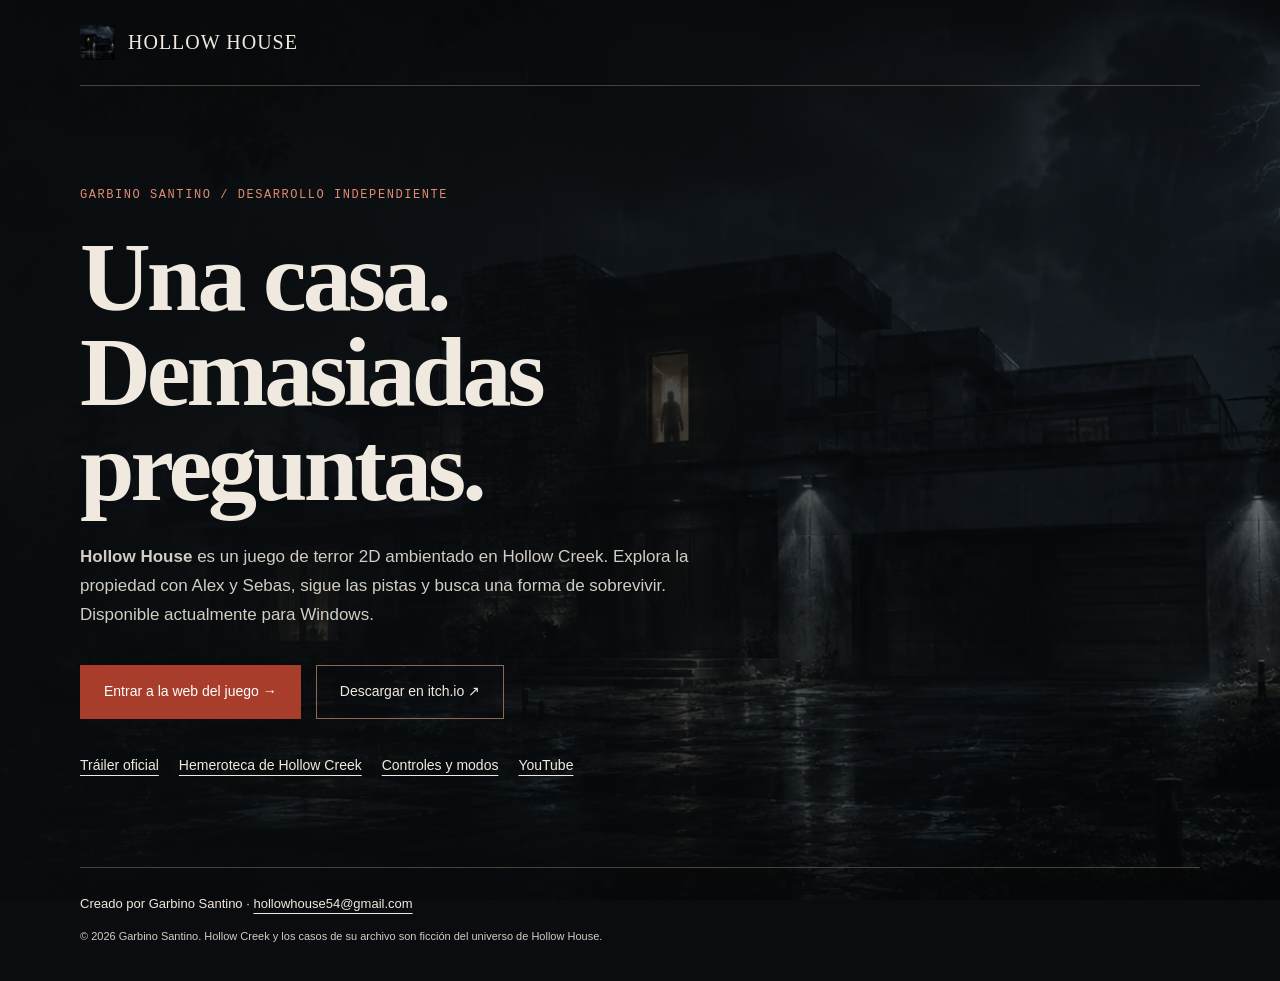
==== index.html @ 4861fe87 "Add files via upload" ====
<!doctype html><html lang="es"><head><meta charset="utf-8"><meta name="viewport" content="width=device-width,initial-scale=1"><title>Hollow House | Sitio oficial de Garbino Santino</title><meta name="description" content="Hollow House, el juego de terror 2D de Garbino Santino. Portal oficial con acceso al juego para Windows, el tráiler y el archivo ficticio de Hollow Creek."><meta name="robots" content="index,follow,max-image-preview:large"><meta name="theme-color" content="#0a0c0f"><link rel="canonical" href="https://hollowhouse.github.io/"><link rel="icon" sizes="192x192" type="image/png" href="favicon.png"><link rel="alternate icon" href="favicon.ico"><meta property="og:type" content="website"><meta property="og:site_name" content="Hollow House"><meta property="og:title" content="Hollow House | Sitio oficial de Garbino Santino"><meta property="og:url" content="https://hollowhouse.github.io/"><meta property="og:image" content="https://hollowhouse.github.io/hollow-house-social.jpg"><meta name="twitter:card" content="summary_large_image">
<style>*{box-sizing:border-box}body{margin:0;background:#0a0c0f;color:#efe9df;font:17px/1.7 Arial,sans-serif}header,main,footer{width:min(1120px,calc(100% - 44px));margin:auto}header{padding:25px 0;display:flex;align-items:center;gap:13px;border-bottom:1px solid #4a4237}header img{width:35px;height:35px}header strong{font:20px Georgia,serif;letter-spacing:.05em}main{padding:90px 0;min-height:72vh}body:before{content:'';position:fixed;inset:0;z-index:-1;background:linear-gradient(90deg,#090c0eed,#090c0e75),url('hollow-house-background.webp') 65% center/cover}.tag{font:12px 'Courier New',monospace;letter-spacing:.13em;color:#e18b71}h1{font:bold clamp(55px,8vw,98px)/.97 Georgia,serif;max-width:700px;letter-spacing:-.04em;margin:28px 0}p{max-width:640px;color:#d2cdc4}a{color:inherit;text-underline-offset:5px}.actions{display:flex;gap:15px;flex-wrap:wrap;margin:35px 0}.actions a{padding:14px 23px;border:1px solid #8d6955;text-decoration:none;font-size:14px}.actions .primary{background:#a83d2b;color:white;border-color:#a83d2b}nav{display:flex;gap:20px;flex-wrap:wrap;font-size:14px;margin-top:28px}a:focus-visible{outline:3px solid #e18b71;outline-offset:5px}footer{padding:25px 0;border-top:1px solid #4a4237;font-size:13px}footer p{font-size:11px}a:hover{color:#efad91}@media(max-width:540px){main{padding:55px 0}h1{font-size:58px}.actions a{width:100%;text-align:center}}</style><script type="application/ld+json">{"@context": "https://schema.org", "@graph": [{"@type": "WebSite", "@id": "https://hollowhouse.github.io/#website", "name": "Hollow House", "alternateName": ["Hollow House — Garbino Santino", "Hollow House: Hollow Creek"], "url": "https://hollowhouse.github.io/", "inLanguage": "es", "publisher": {"@id": "https://hollowhouse.github.io/#developer"}}, {"@type": "Person", "@id": "https://hollowhouse.github.io/#developer", "name": "Garbino Santino", "email": "mailto:hollowhouse54@gmail.com", "url": "https://hollowhouse.github.io/Hollow-House/contacto.html", "sameAs": ["https://www.youtube.com/@HollowHouse54"]}]}</script></head><body><header><img src="favicon.png" alt=""><strong>HOLLOW HOUSE</strong></header><main><p class="tag">GARBINO SANTINO / DESARROLLO INDEPENDIENTE</p><h1>Una casa.<br>Demasiadas preguntas.</h1><p><strong>Hollow House</strong> es un juego de terror 2D ambientado en Hollow Creek. Explora la propiedad con Alex y Sebas, sigue las pistas y busca una forma de sobrevivir. Disponible actualmente para Windows.</p><div class="actions"><a class="primary" href="https://hollowhouse.github.io/Hollow-House/">Entrar a la web del juego →</a><a href="https://hollow-house2026.itch.io/hollow-house">Descargar en itch.io ↗</a></div><nav aria-label="Páginas del juego"><a href="https://hollowhouse.github.io/Hollow-House/trailer.html">Tráiler oficial</a><a href="https://hollowhouse.github.io/Hollow-House/hemeroteca.html">Hemeroteca de Hollow Creek</a><a href="https://hollowhouse.github.io/Hollow-House/gameplay-hollow-house.html">Controles y modos</a><a href="https://www.youtube.com/@HollowHouse54">YouTube</a></nav></main><footer>Creado por Garbino Santino · <a href="mailto:hollowhouse54@gmail.com">hollowhouse54@gmail.com</a><p>© 2026 Garbino Santino. Hollow Creek y los casos de su archivo son ficción del universo de Hollow House.</p></footer></body></html>
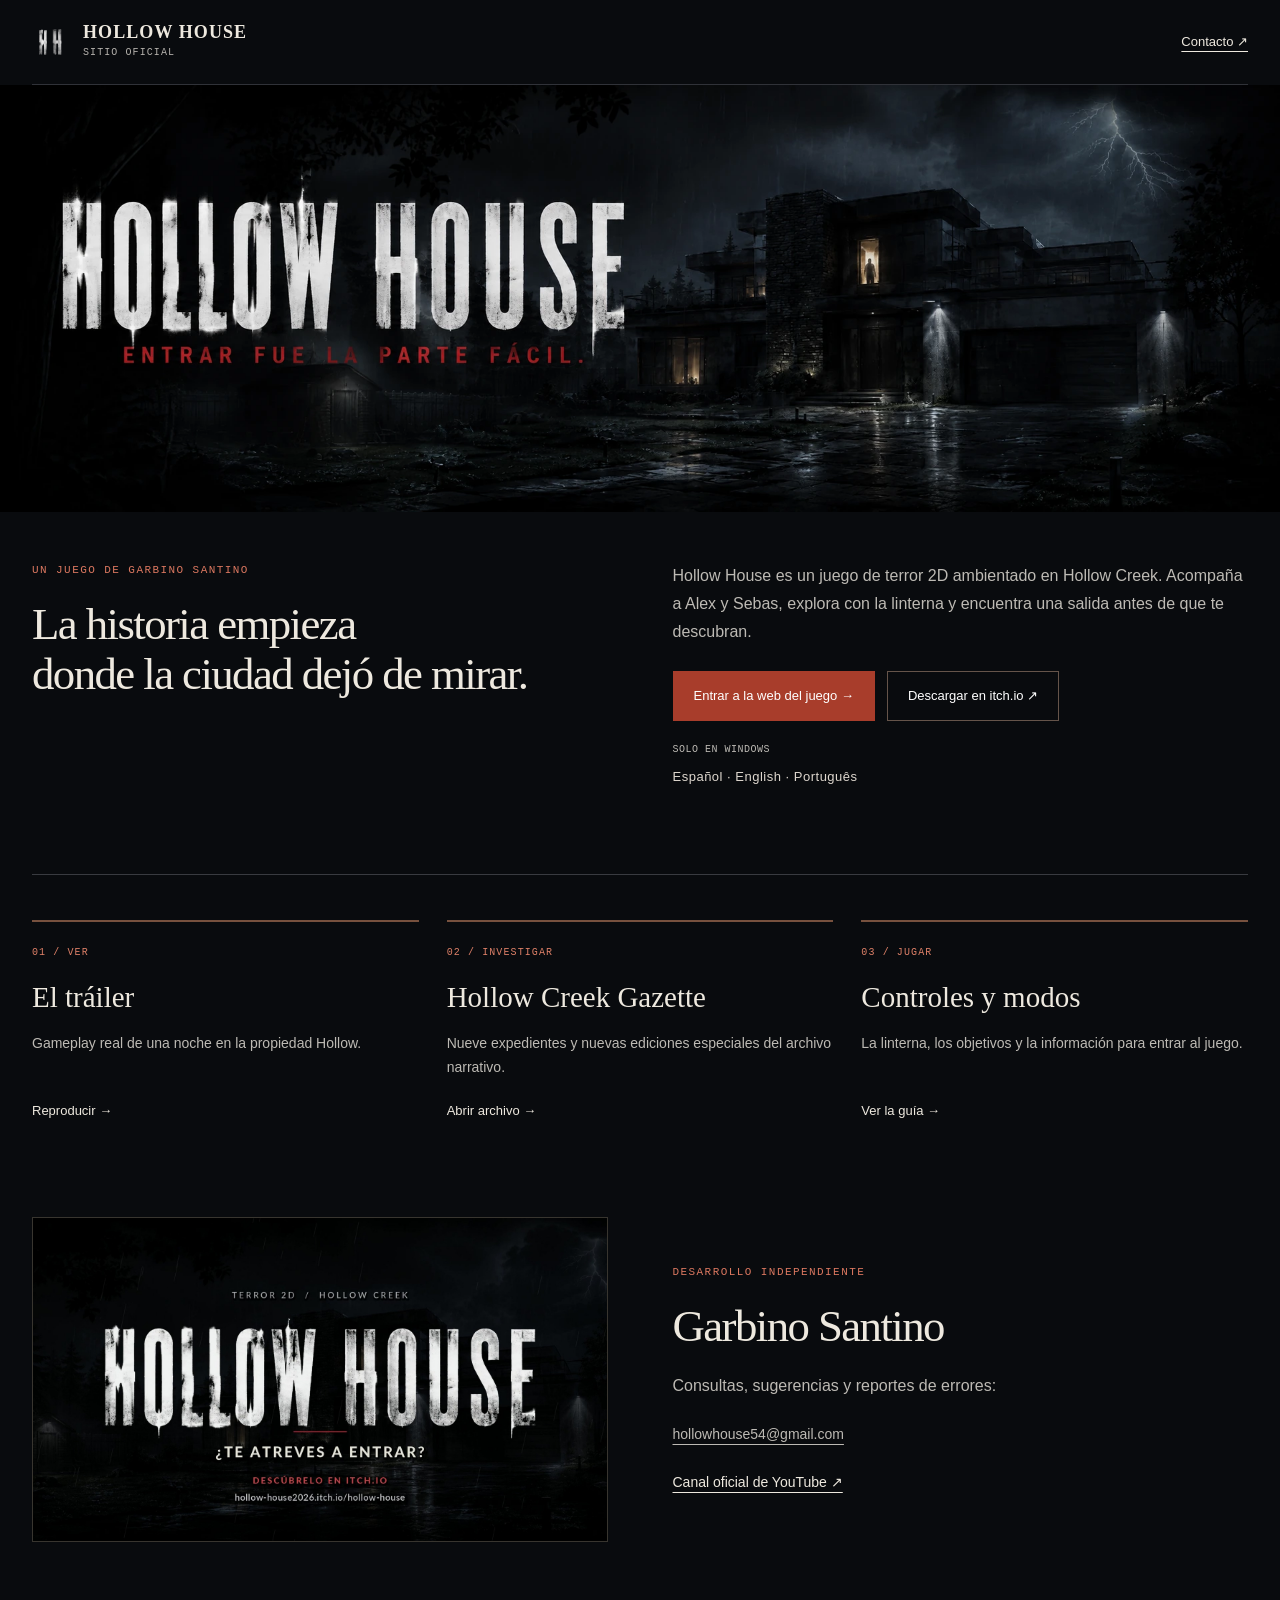
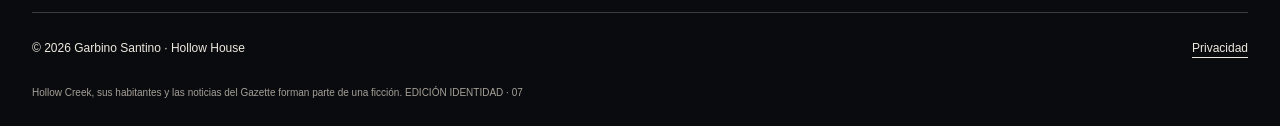
==== commit fac2ed5a: "Add files via upload" ====
--- a/index.html
+++ b/index.html
@@ -1,2 +1,5 @@
-<!doctype html><html lang="es"><head><meta charset="utf-8"><meta name="viewport" content="width=device-width,initial-scale=1"><title>Hollow House | Sitio oficial de Garbino Santino</title><meta name="description" content="Hollow House, el juego de terror 2D de Garbino Santino. Portal oficial con acceso al juego para Windows, el tráiler y el archivo ficticio de Hollow Creek."><meta name="robots" content="index,follow,max-image-preview:large"><meta name="theme-color" content="#0a0c0f"><link rel="canonical" href="https://hollowhouse.github.io/"><link rel="icon" sizes="192x192" type="image/png" href="favicon.png"><link rel="alternate icon" href="favicon.ico"><meta property="og:type" content="website"><meta property="og:site_name" content="Hollow House"><meta property="og:title" content="Hollow House | Sitio oficial de Garbino Santino"><meta property="og:url" content="https://hollowhouse.github.io/"><meta property="og:image" content="https://hollowhouse.github.io/hollow-house-social.jpg"><meta name="twitter:card" content="summary_large_image">
-<style>*{box-sizing:border-box}body{margin:0;background:#0a0c0f;color:#efe9df;font:17px/1.7 Arial,sans-serif}header,main,footer{width:min(1120px,calc(100% - 44px));margin:auto}header{padding:25px 0;display:flex;align-items:center;gap:13px;border-bottom:1px solid #4a4237}header img{width:35px;height:35px}header strong{font:20px Georgia,serif;letter-spacing:.05em}main{padding:90px 0;min-height:72vh}body:before{content:'';position:fixed;inset:0;z-index:-1;background:linear-gradient(90deg,#090c0eed,#090c0e75),url('hollow-house-background.webp') 65% center/cover}.tag{font:12px 'Courier New',monospace;letter-spacing:.13em;color:#e18b71}h1{font:bold clamp(55px,8vw,98px)/.97 Georgia,serif;max-width:700px;letter-spacing:-.04em;margin:28px 0}p{max-width:640px;color:#d2cdc4}a{color:inherit;text-underline-offset:5px}.actions{display:flex;gap:15px;flex-wrap:wrap;margin:35px 0}.actions a{padding:14px 23px;border:1px solid #8d6955;text-decoration:none;font-size:14px}.actions .primary{background:#a83d2b;color:white;border-color:#a83d2b}nav{display:flex;gap:20px;flex-wrap:wrap;font-size:14px;margin-top:28px}a:focus-visible{outline:3px solid #e18b71;outline-offset:5px}footer{padding:25px 0;border-top:1px solid #4a4237;font-size:13px}footer p{font-size:11px}a:hover{color:#efad91}@media(max-width:540px){main{padding:55px 0}h1{font-size:58px}.actions a{width:100%;text-align:center}}</style><script type="application/ld+json">{"@context": "https://schema.org", "@graph": [{"@type": "WebSite", "@id": "https://hollowhouse.github.io/#website", "name": "Hollow House", "alternateName": ["Hollow House — Garbino Santino", "Hollow House: Hollow Creek"], "url": "https://hollowhouse.github.io/", "inLanguage": "es", "publisher": {"@id": "https://hollowhouse.github.io/#developer"}}, {"@type": "Person", "@id": "https://hollowhouse.github.io/#developer", "name": "Garbino Santino", "email": "mailto:hollowhouse54@gmail.com", "url": "https://hollowhouse.github.io/Hollow-House/contacto.html", "sameAs": ["https://www.youtube.com/@HollowHouse54"]}]}</script></head><body><header><img src="favicon.png" alt=""><strong>HOLLOW HOUSE</strong></header><main><p class="tag">GARBINO SANTINO / DESARROLLO INDEPENDIENTE</p><h1>Una casa.<br>Demasiadas preguntas.</h1><p><strong>Hollow House</strong> es un juego de terror 2D ambientado en Hollow Creek. Explora la propiedad con Alex y Sebas, sigue las pistas y busca una forma de sobrevivir. Disponible actualmente para Windows.</p><div class="actions"><a class="primary" href="https://hollowhouse.github.io/Hollow-House/">Entrar a la web del juego →</a><a href="https://hollow-house2026.itch.io/hollow-house">Descargar en itch.io ↗</a></div><nav aria-label="Páginas del juego"><a href="https://hollowhouse.github.io/Hollow-House/trailer.html">Tráiler oficial</a><a href="https://hollowhouse.github.io/Hollow-House/hemeroteca.html">Hemeroteca de Hollow Creek</a><a href="https://hollowhouse.github.io/Hollow-House/gameplay-hollow-house.html">Controles y modos</a><a href="https://www.youtube.com/@HollowHouse54">YouTube</a></nav></main><footer>Creado por Garbino Santino · <a href="mailto:hollowhouse54@gmail.com">hollowhouse54@gmail.com</a><p>© 2026 Garbino Santino. Hollow Creek y los casos de su archivo son ficción del universo de Hollow House.</p></footer></body></html>+<!doctype html><html lang="es"><head><meta charset="utf-8"><meta name="viewport" content="width=device-width,initial-scale=1"><title>Hollow House | Sitio oficial</title><meta name="description" content="Sitio oficial de Hollow House, juego de terror 2D de Garbino Santino. Disponible para Windows en español, inglés y portugués. Tráiler, descarga y Hollow Creek Gazette."><meta name="robots" content="index,follow,max-image-preview:large,max-video-preview:-1"><meta name="author" content="Garbino Santino"><meta name="theme-color" content="#090b0e"><link rel="canonical" href="https://hollowhouse.github.io/"><meta property="og:type" content="website"><meta property="og:site_name" content="Hollow House"><meta property="og:title" content="Hollow House | Sitio oficial"><meta property="og:description" content="Un juego de terror 2D de Garbino Santino. Windows · Español · English · Português."><meta property="og:url" content="https://hollowhouse.github.io/"><meta property="og:image" content="https://hollowhouse.github.io/hollow-house-portada.jpg"><meta property="og:image:width" content="1600"><meta property="og:image:height" content="900"><meta property="og:image:alt" content="Hollow House, título del juego con la mansión de fondo"><meta name="twitter:card" content="summary_large_image"><meta name="twitter:title" content="Hollow House | Sitio oficial"><meta name="twitter:description" content="Terror 2D en Hollow Creek. Un juego de Garbino Santino para Windows."><meta name="twitter:image" content="https://hollowhouse.github.io/hollow-house-portada.jpg"><link rel="icon" type="image/png" sizes="192x192" href="favicon.png"><link rel="icon" href="favicon.ico"><link rel="apple-touch-icon" sizes="180x180" href="apple-touch-icon.png"><link rel="stylesheet" href="portal.css?v=identidad-20260907"><script type="application/ld+json">{"@context":"https://schema.org","@graph":[{"@type":"WebSite","@id":"https://hollowhouse.github.io/#website","name":"Hollow House","alternateName":["Hollow House: Hollow Creek","Hollow House — Garbino Santino","hollowhouse.github.io"],"url":"https://hollowhouse.github.io/","inLanguage":"es","publisher":{"@id":"https://hollowhouse.github.io/Hollow-House/#desarrollador"}},{"@type":"Person","@id":"https://hollowhouse.github.io/Hollow-House/#desarrollador","name":"Garbino Santino","url":"https://hollowhouse.github.io/Hollow-House/contacto.html","email":"mailto:hollowhouse54@gmail.com","sameAs":["https://www.youtube.com/@HollowHouse54"]},{"@type":"WebPage","@id":"https://hollowhouse.github.io/#portal","url":"https://hollowhouse.github.io/","name":"Hollow House | Sitio oficial","inLanguage":"es","isPartOf":{"@id":"https://hollowhouse.github.io/#website"},"primaryImageOfPage":{"@type":"ImageObject","url":"https://hollowhouse.github.io/hollow-house-portada.jpg","width":1600,"height":900}},{"@type":"VideoGame","@id":"https://hollowhouse.github.io/Hollow-House/#juego","name":"Hollow House","alternateName":"Hollow House: Hollow Creek","url":"https://hollowhouse.github.io/Hollow-House/","creator":{"@id":"https://hollowhouse.github.io/Hollow-House/#desarrollador"},"operatingSystem":"Windows","gamePlatform":"Windows","inLanguage":["es","en","pt"],"image":"https://hollowhouse.github.io/hollow-house-portada.jpg","sameAs":["https://hollow-house2026.itch.io/hollow-house"]}]}</script></head>
+<body><a class="skip" href="#contenido">Saltar al contenido</a><header class="wrap"><a class="brand" href="https://hollowhouse.github.io/"><img src="favicon.png" width="38" height="38" alt=""><span>HOLLOW HOUSE<small>SITIO OFICIAL</small></span></a><a class="small" href="https://hollowhouse.github.io/Hollow-House/contacto.html">Contacto ↗</a></header>
+<main id="contenido"><h1 class="sr-only">Hollow House</h1><a class="banner" href="https://hollowhouse.github.io/Hollow-House/"><img src="hollow-house-banner.webp" width="1920" height="640" fetchpriority="high" alt="Hollow House, nombre del juego sobre la mansión bajo la tormenta"></a><section class="wrap intro"><div><p class="kicker">UN JUEGO DE GARBINO SANTINO</p><h2>La historia empieza<br>donde la ciudad dejó de mirar.</h2></div><div><p>Hollow House es un juego de terror 2D ambientado en Hollow Creek. Acompaña a Alex y Sebas, explora con la linterna y encuentra una salida antes de que te descubran.</p><div class="actions"><a class="btn" href="https://hollowhouse.github.io/Hollow-House/">Entrar a la web del juego →</a><a class="btn secondary" href="https://hollow-house2026.itch.io/hollow-house" target="_blank" rel="noopener noreferrer">Descargar en itch.io ↗</a></div><p class="languages">SOLO EN WINDOWS <span>Español · English · Português</span></p></div></section>
+<nav class="wrap portals" aria-label="Explorar Hollow House"><a href="https://hollowhouse.github.io/Hollow-House/trailer.html"><span>01 / VER</span><h3>El tráiler</h3><p>Gameplay real de una noche en la propiedad Hollow.</p><b>Reproducir →</b></a><a href="https://hollowhouse.github.io/Hollow-House/hemeroteca.html"><span>02 / INVESTIGAR</span><h3>Hollow Creek Gazette</h3><p>Nueve expedientes y nuevas ediciones especiales del archivo narrativo.</p><b>Abrir archivo →</b></a><a href="https://hollowhouse.github.io/Hollow-House/gameplay-hollow-house.html"><span>03 / JUGAR</span><h3>Controles y modos</h3><p>La linterna, los objetivos y la información para entrar al juego.</p><b>Ver la guía →</b></a></nav>
+<section class="wrap author"><a href="https://hollowhouse.github.io/Hollow-House/trailer.html"><img src="hollow-house-portada.jpg" width="1600" height="900" loading="lazy" alt="Arte del tráiler de Hollow House con el título y la mansión"></a><div><p class="kicker">DESARROLLO INDEPENDIENTE</p><h2>Garbino Santino</h2><p>Consultas, sugerencias y reportes de errores:</p><p><a href="mailto:hollowhouse54@gmail.com">hollowhouse54@gmail.com</a></p><a href="https://www.youtube.com/@HollowHouse54" target="_blank" rel="noopener noreferrer">Canal oficial de YouTube ↗</a></div></section></main><footer class="wrap"><span>© 2026 Garbino Santino · Hollow House</span><a href="https://hollowhouse.github.io/Hollow-House/privacidad.html">Privacidad</a><p>Hollow Creek, sus habitantes y las noticias del Gazette forman parte de una ficción. EDICIÓN IDENTIDAD · 07</p></footer></body></html>
--- a/portal.css
+++ b/portal.css
@@ -0,0 +1 @@
+*{box-sizing:border-box}html{color-scheme:dark;scroll-behavior:smooth}body{margin:0;background:#090b0e;color:#eee9df;font:16px/1.75 Arial,Helvetica,sans-serif}.wrap{width:min(1240px,calc(100% - 64px));margin:auto}a{color:inherit;text-underline-offset:5px}a:hover{color:#e39a85}a:focus-visible{outline:3px solid #dd755c;outline-offset:6px}img{display:block;max-width:100%;height:auto}header{display:flex;justify-content:space-between;align-items:center;min-height:85px;gap:30px;border-bottom:1px solid #303238}.brand{display:flex;gap:13px;align-items:center;text-decoration:none}.brand span{font:bold 18px/1.2 Georgia,serif;letter-spacing:.06em}.brand small{display:block;font:10px/1.8 'Courier New',monospace;color:#b5b2ad}.small{font-size:13px}.banner{display:block;max-width:1920px;margin:auto;background:black}.banner img{width:100%;aspect-ratio:3/1;object-fit:contain}.intro{display:grid;grid-template-columns:1fr 1fr;gap:65px;padding:50px 0 65px}.kicker{font:11px/1.6 'Courier New',monospace;letter-spacing:.13em;color:#dc7860;margin:0 0 20px}h2{font:normal clamp(32px,3.5vw,48px)/1.12 Georgia,serif;letter-spacing:-.035em;margin:0 0 20px}p{margin:0 0 20px;color:#bdbab4}.actions{display:flex;gap:12px;flex-wrap:wrap;margin:25px 0 20px}.btn{display:inline-block;font-size:13px;padding:13px 20px;background:#a83d2b;border:1px solid #a83d2b;color:white;text-decoration:none;transition:transform .2s,background .2s}.btn:hover{transform:translateY(-2px);background:#bf4f3a;color:white}.btn.secondary{background:transparent;border-color:#65544a}.languages{font:10px/1.8 'Courier New',monospace;letter-spacing:.05em}.languages span{display:block;font:13px/1.8 Arial,sans-serif;color:#ded7ce;margin-top:6px}.portals{display:grid;grid-template-columns:repeat(3,1fr);gap:28px;border-top:1px solid #393b40;padding:45px 0}.portals a{text-decoration:none;border-top:2px solid #77513e;padding:25px 0;display:flex;flex-direction:column}.portals span{font:10px 'Courier New',monospace;letter-spacing:.11em;color:#de8068}.portals h3{font:normal 29px/1.2 Georgia,serif;margin:22px 0 16px}.portals p{font-size:14px}.portals b{font-size:13px;font-weight:normal;margin-top:auto}.author{display:grid;grid-template-columns:1fr 1fr;gap:65px;align-items:center;padding:25px 0 70px}.author img{border:1px solid #38352f}.author a{font-size:14px;overflow-wrap:anywhere}footer{border-top:1px solid #393b40;padding:25px 0;font-size:12px;display:flex;gap:25px;flex-wrap:wrap;justify-content:space-between}footer p{font-size:10px;width:100%;margin:0;color:#a6a098}.sr-only{position:absolute;width:1px;height:1px;overflow:hidden;clip:rect(0,0,0,0);white-space:nowrap}.skip{position:absolute;left:15px;top:-80px;z-index:20;background:#eee9df;color:#090b0e;padding:10px}.skip:focus{top:10px}@media(max-width:800px){.wrap{width:calc(100% - 36px)}header{min-height:75px}.intro{grid-template-columns:1fr;gap:24px;padding:35px 0}.intro h2{font-size:37px}.portals{grid-template-columns:1fr;gap:12px;padding:15px 0}.portals a{padding:24px 0}.author{grid-template-columns:1fr;gap:30px;padding:30px 0 50px}.author h2{font-size:36px}}@media(max-width:420px){.brand span{font-size:15px}.intro .actions{display:grid;grid-template-columns:1fr}.btn{text-align:center}.intro h2{font-size:34px}}@media(prefers-reduced-motion:reduce){html{scroll-behavior:auto}.btn{transition:none}.btn:hover{transform:none}}
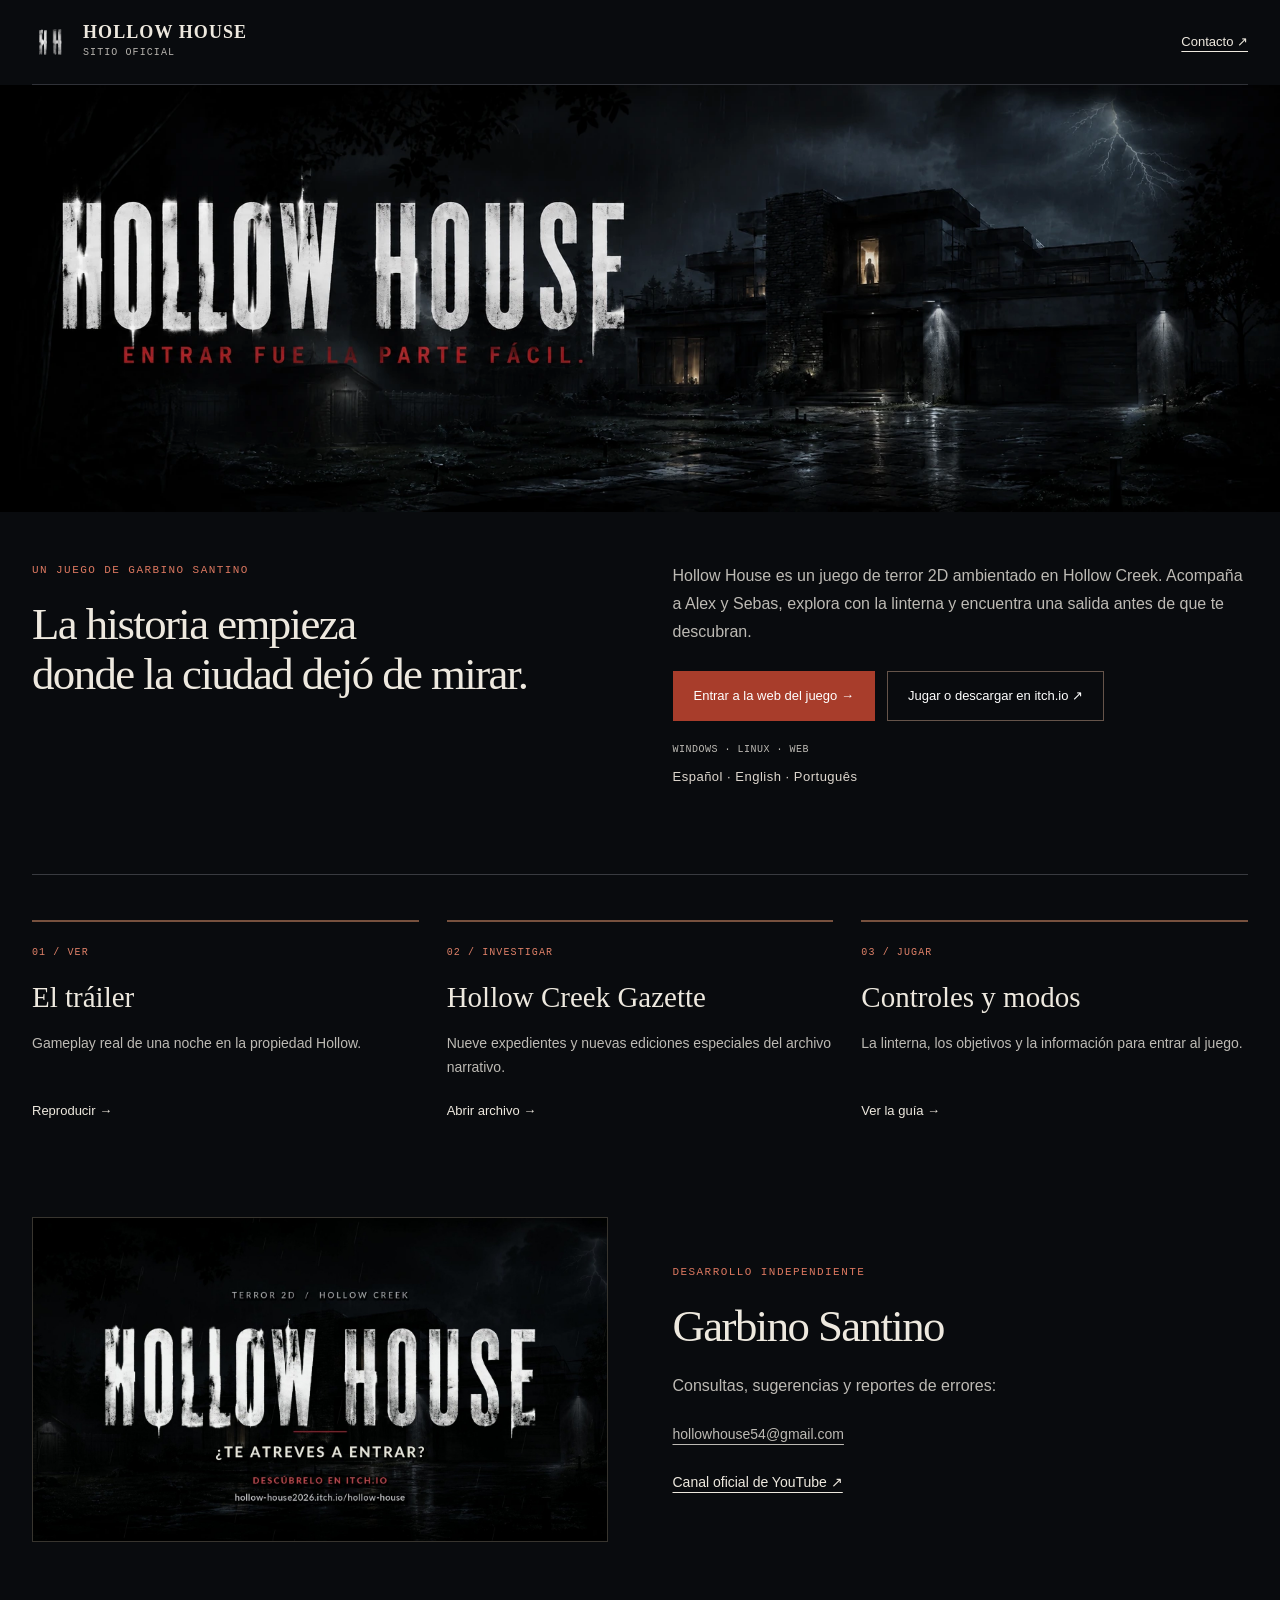
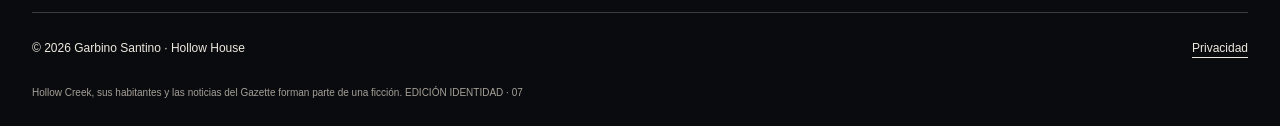
==== commit 20aca620: "Correct supported platforms on the Hollow House portal" ====
--- a/index.html
+++ b/index.html
@@ -1,5 +1,5 @@
-<!doctype html><html lang="es"><head><meta charset="utf-8"><meta name="viewport" content="width=device-width,initial-scale=1"><title>Hollow House | Sitio oficial</title><meta name="description" content="Sitio oficial de Hollow House, juego de terror 2D de Garbino Santino. Disponible para Windows en español, inglés y portugués. Tráiler, descarga y Hollow Creek Gazette."><meta name="robots" content="index,follow,max-image-preview:large,max-video-preview:-1"><meta name="author" content="Garbino Santino"><meta name="theme-color" content="#090b0e"><link rel="canonical" href="https://hollowhouse.github.io/"><meta property="og:type" content="website"><meta property="og:site_name" content="Hollow House"><meta property="og:title" content="Hollow House | Sitio oficial"><meta property="og:description" content="Un juego de terror 2D de Garbino Santino. Windows · Español · English · Português."><meta property="og:url" content="https://hollowhouse.github.io/"><meta property="og:image" content="https://hollowhouse.github.io/hollow-house-portada.jpg"><meta property="og:image:width" content="1600"><meta property="og:image:height" content="900"><meta property="og:image:alt" content="Hollow House, título del juego con la mansión de fondo"><meta name="twitter:card" content="summary_large_image"><meta name="twitter:title" content="Hollow House | Sitio oficial"><meta name="twitter:description" content="Terror 2D en Hollow Creek. Un juego de Garbino Santino para Windows."><meta name="twitter:image" content="https://hollowhouse.github.io/hollow-house-portada.jpg"><link rel="icon" type="image/png" sizes="192x192" href="favicon.png"><link rel="icon" href="favicon.ico"><link rel="apple-touch-icon" sizes="180x180" href="apple-touch-icon.png"><link rel="stylesheet" href="portal.css?v=identidad-20260907"><script type="application/ld+json">{"@context":"https://schema.org","@graph":[{"@type":"WebSite","@id":"https://hollowhouse.github.io/#website","name":"Hollow House","alternateName":["Hollow House: Hollow Creek","Hollow House — Garbino Santino","hollowhouse.github.io"],"url":"https://hollowhouse.github.io/","inLanguage":"es","publisher":{"@id":"https://hollowhouse.github.io/Hollow-House/#desarrollador"}},{"@type":"Person","@id":"https://hollowhouse.github.io/Hollow-House/#desarrollador","name":"Garbino Santino","url":"https://hollowhouse.github.io/Hollow-House/contacto.html","email":"mailto:hollowhouse54@gmail.com","sameAs":["https://www.youtube.com/@HollowHouse54"]},{"@type":"WebPage","@id":"https://hollowhouse.github.io/#portal","url":"https://hollowhouse.github.io/","name":"Hollow House | Sitio oficial","inLanguage":"es","isPartOf":{"@id":"https://hollowhouse.github.io/#website"},"primaryImageOfPage":{"@type":"ImageObject","url":"https://hollowhouse.github.io/hollow-house-portada.jpg","width":1600,"height":900}},{"@type":"VideoGame","@id":"https://hollowhouse.github.io/Hollow-House/#juego","name":"Hollow House","alternateName":"Hollow House: Hollow Creek","url":"https://hollowhouse.github.io/Hollow-House/","creator":{"@id":"https://hollowhouse.github.io/Hollow-House/#desarrollador"},"operatingSystem":"Windows","gamePlatform":"Windows","inLanguage":["es","en","pt"],"image":"https://hollowhouse.github.io/hollow-house-portada.jpg","sameAs":["https://hollow-house2026.itch.io/hollow-house"]}]}</script></head>
+<!doctype html><html lang="es"><head><meta charset="utf-8"><meta name="viewport" content="width=device-width,initial-scale=1"><title>Hollow House | Sitio oficial</title><meta name="description" content="Sitio oficial de Hollow House, juego de terror 2D de Garbino Santino. Disponible en itch.io para Windows, Linux y navegador en español, inglés y portugués. Tráiler, descarga y Hollow Creek Gazette."><meta name="robots" content="index,follow,max-image-preview:large,max-video-preview:-1"><meta name="author" content="Garbino Santino"><meta name="theme-color" content="#090b0e"><link rel="canonical" href="https://hollowhouse.github.io/"><meta property="og:type" content="website"><meta property="og:site_name" content="Hollow House"><meta property="og:title" content="Hollow House | Sitio oficial"><meta property="og:description" content="Un juego de terror 2D de Garbino Santino. Windows · Linux · Web · Español · English · Português."><meta property="og:url" content="https://hollowhouse.github.io/"><meta property="og:image" content="https://hollowhouse.github.io/hollow-house-portada.jpg"><meta property="og:image:width" content="1600"><meta property="og:image:height" content="900"><meta property="og:image:alt" content="Hollow House, título del juego con la mansión de fondo"><meta name="twitter:card" content="summary_large_image"><meta name="twitter:title" content="Hollow House | Sitio oficial"><meta name="twitter:description" content="Terror 2D en Hollow Creek. Un juego de Garbino Santino para Windows, Linux y navegador en itch.io."><meta name="twitter:image" content="https://hollowhouse.github.io/hollow-house-portada.jpg"><link rel="icon" type="image/png" sizes="192x192" href="favicon.png"><link rel="icon" href="favicon.ico"><link rel="apple-touch-icon" sizes="180x180" href="apple-touch-icon.png"><link rel="stylesheet" href="portal.css?v=identidad-20260907"><script type="application/ld+json">{"@context":"https://schema.org","@graph":[{"@type":"WebSite","@id":"https://hollowhouse.github.io/#website","name":"Hollow House","alternateName":["Hollow House: Hollow Creek","Hollow House — Garbino Santino","hollowhouse.github.io"],"url":"https://hollowhouse.github.io/","inLanguage":"es","publisher":{"@id":"https://hollowhouse.github.io/Hollow-House/#desarrollador"}},{"@type":"Person","@id":"https://hollowhouse.github.io/Hollow-House/#desarrollador","name":"Garbino Santino","url":"https://hollowhouse.github.io/Hollow-House/contacto.html","email":"mailto:hollowhouse54@gmail.com","sameAs":["https://www.youtube.com/@HollowHouse54"]},{"@type":"WebPage","@id":"https://hollowhouse.github.io/#portal","url":"https://hollowhouse.github.io/","name":"Hollow House | Sitio oficial","inLanguage":"es","isPartOf":{"@id":"https://hollowhouse.github.io/#website"},"primaryImageOfPage":{"@type":"ImageObject","url":"https://hollowhouse.github.io/hollow-house-portada.jpg","width":1600,"height":900}},{"@type":"VideoGame","@id":"https://hollowhouse.github.io/Hollow-House/#juego","name":"Hollow House","alternateName":"Hollow House: Hollow Creek","url":"https://hollowhouse.github.io/Hollow-House/","creator":{"@id":"https://hollowhouse.github.io/Hollow-House/#desarrollador"},"operatingSystem":["Windows","Linux"],"gamePlatform":["Windows","Linux","Web browser"],"inLanguage":["es","en","pt"],"image":"https://hollowhouse.github.io/hollow-house-portada.jpg","sameAs":["https://hollow-house2026.itch.io/hollow-house"]}]}</script></head>
 <body><a class="skip" href="#contenido">Saltar al contenido</a><header class="wrap"><a class="brand" href="https://hollowhouse.github.io/"><img src="favicon.png" width="38" height="38" alt=""><span>HOLLOW HOUSE<small>SITIO OFICIAL</small></span></a><a class="small" href="https://hollowhouse.github.io/Hollow-House/contacto.html">Contacto ↗</a></header>
-<main id="contenido"><h1 class="sr-only">Hollow House</h1><a class="banner" href="https://hollowhouse.github.io/Hollow-House/"><img src="hollow-house-banner.webp" width="1920" height="640" fetchpriority="high" alt="Hollow House, nombre del juego sobre la mansión bajo la tormenta"></a><section class="wrap intro"><div><p class="kicker">UN JUEGO DE GARBINO SANTINO</p><h2>La historia empieza<br>donde la ciudad dejó de mirar.</h2></div><div><p>Hollow House es un juego de terror 2D ambientado en Hollow Creek. Acompaña a Alex y Sebas, explora con la linterna y encuentra una salida antes de que te descubran.</p><div class="actions"><a class="btn" href="https://hollowhouse.github.io/Hollow-House/">Entrar a la web del juego →</a><a class="btn secondary" href="https://hollow-house2026.itch.io/hollow-house" target="_blank" rel="noopener noreferrer">Descargar en itch.io ↗</a></div><p class="languages">SOLO EN WINDOWS <span>Español · English · Português</span></p></div></section>
+<main id="contenido"><h1 class="sr-only">Hollow House</h1><a class="banner" href="https://hollowhouse.github.io/Hollow-House/"><img src="hollow-house-banner.webp" width="1920" height="640" fetchpriority="high" alt="Hollow House, nombre del juego sobre la mansión bajo la tormenta"></a><section class="wrap intro"><div><p class="kicker">UN JUEGO DE GARBINO SANTINO</p><h2>La historia empieza<br>donde la ciudad dejó de mirar.</h2></div><div><p>Hollow House es un juego de terror 2D ambientado en Hollow Creek. Acompaña a Alex y Sebas, explora con la linterna y encuentra una salida antes de que te descubran.</p><div class="actions"><a class="btn" href="https://hollowhouse.github.io/Hollow-House/">Entrar a la web del juego →</a><a class="btn secondary" href="https://hollow-house2026.itch.io/hollow-house" target="_blank" rel="noopener noreferrer">Jugar o descargar en itch.io ↗</a></div><p class="languages">WINDOWS · LINUX · WEB <span>Español · English · Português</span></p></div></section>
 <nav class="wrap portals" aria-label="Explorar Hollow House"><a href="https://hollowhouse.github.io/Hollow-House/trailer.html"><span>01 / VER</span><h3>El tráiler</h3><p>Gameplay real de una noche en la propiedad Hollow.</p><b>Reproducir →</b></a><a href="https://hollowhouse.github.io/Hollow-House/hemeroteca.html"><span>02 / INVESTIGAR</span><h3>Hollow Creek Gazette</h3><p>Nueve expedientes y nuevas ediciones especiales del archivo narrativo.</p><b>Abrir archivo →</b></a><a href="https://hollowhouse.github.io/Hollow-House/gameplay-hollow-house.html"><span>03 / JUGAR</span><h3>Controles y modos</h3><p>La linterna, los objetivos y la información para entrar al juego.</p><b>Ver la guía →</b></a></nav>
 <section class="wrap author"><a href="https://hollowhouse.github.io/Hollow-House/trailer.html"><img src="hollow-house-portada.jpg" width="1600" height="900" loading="lazy" alt="Arte del tráiler de Hollow House con el título y la mansión"></a><div><p class="kicker">DESARROLLO INDEPENDIENTE</p><h2>Garbino Santino</h2><p>Consultas, sugerencias y reportes de errores:</p><p><a href="mailto:hollowhouse54@gmail.com">hollowhouse54@gmail.com</a></p><a href="https://www.youtube.com/@HollowHouse54" target="_blank" rel="noopener noreferrer">Canal oficial de YouTube ↗</a></div></section></main><footer class="wrap"><span>© 2026 Garbino Santino · Hollow House</span><a href="https://hollowhouse.github.io/Hollow-House/privacidad.html">Privacidad</a><p>Hollow Creek, sus habitantes y las noticias del Gazette forman parte de una ficción. EDICIÓN IDENTIDAD · 07</p></footer></body></html>
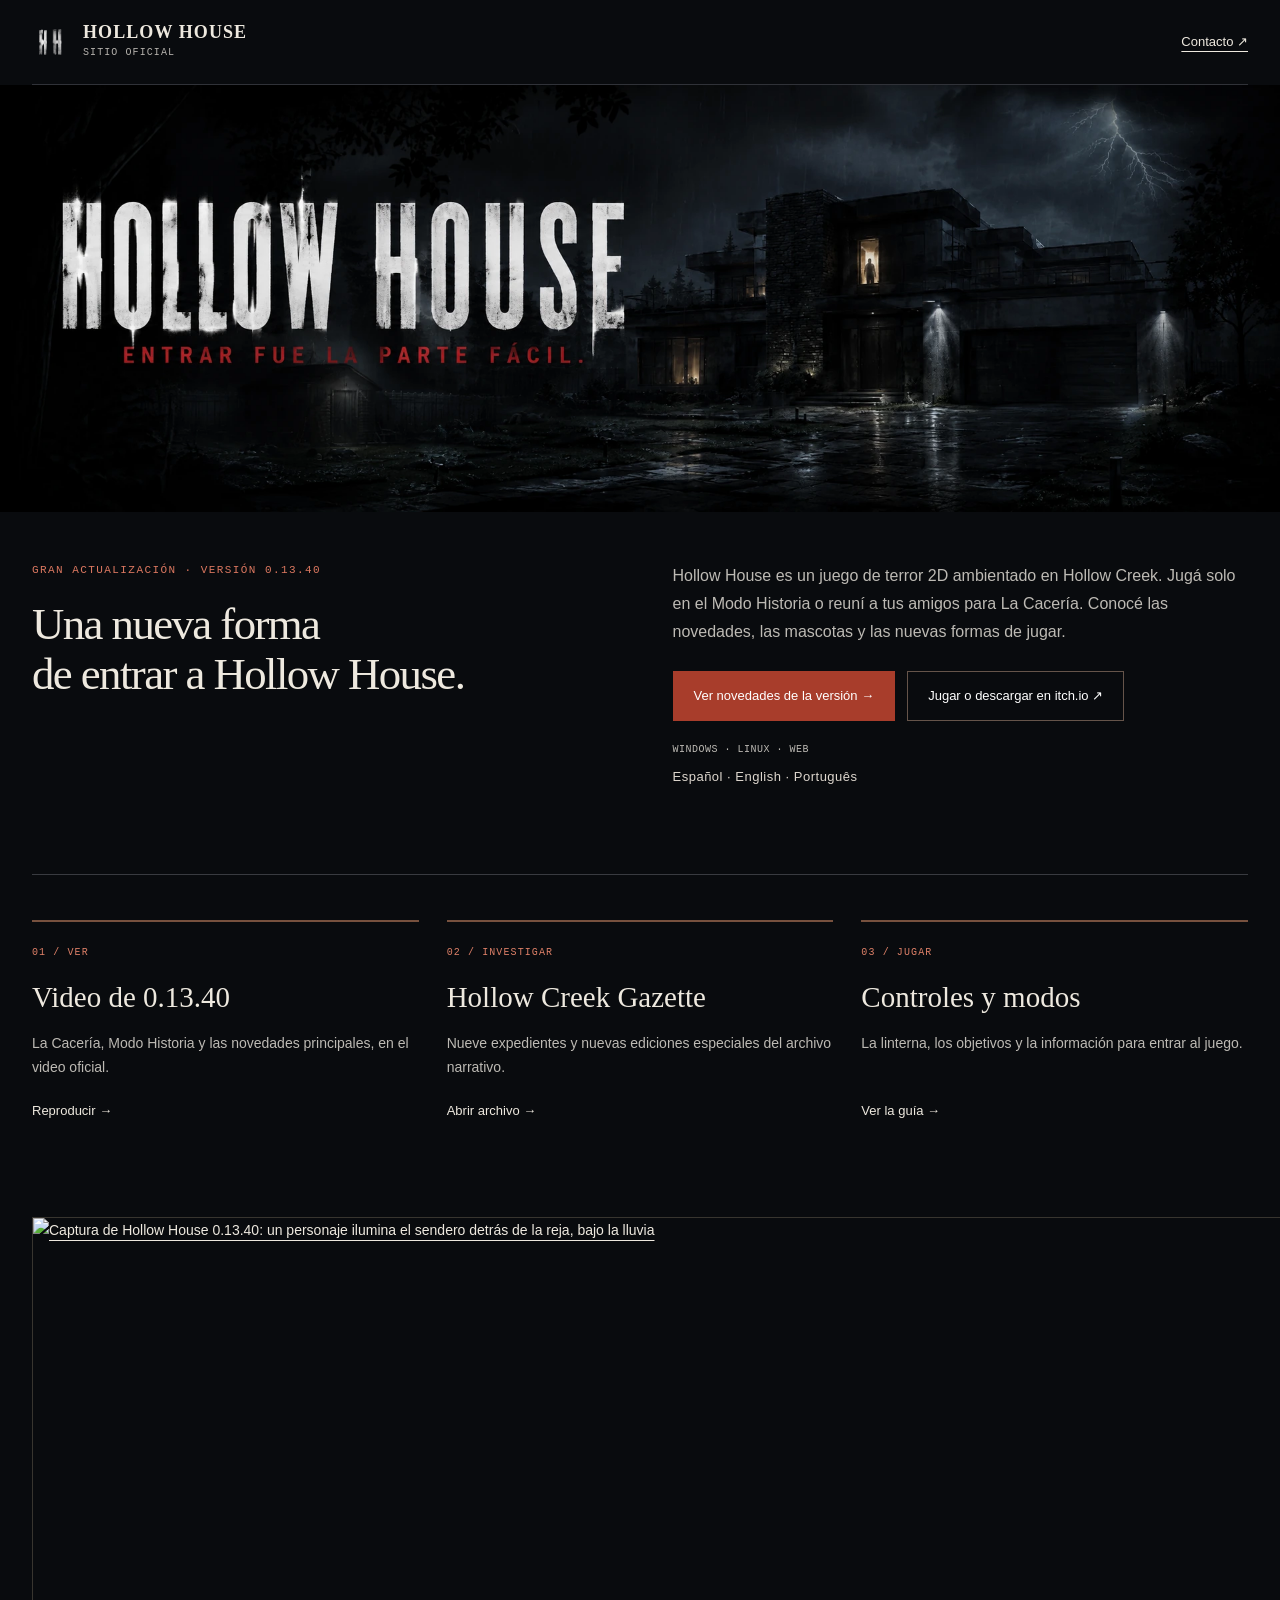
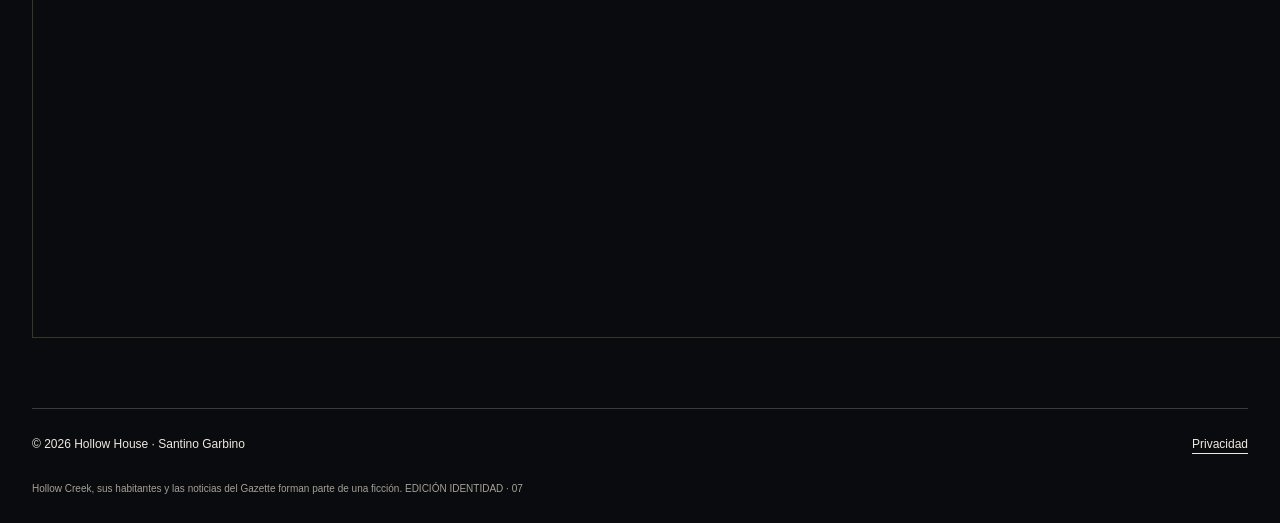
==== commit 0e65851c: "Anunciar la actualización 0.13.40 en el portal" ====
--- a/index.html
+++ b/index.html
@@ -1,5 +1,5 @@
-<!doctype html><html lang="es"><head><meta charset="utf-8"><meta name="viewport" content="width=device-width,initial-scale=1"><title>Hollow House | Sitio oficial</title><meta name="description" content="Sitio oficial de Hollow House, juego de terror 2D de Garbino Santino. Disponible en itch.io para Windows, Linux y navegador en español, inglés y portugués. Tráiler, descarga y Hollow Creek Gazette."><meta name="robots" content="index,follow,max-image-preview:large,max-video-preview:-1"><meta name="author" content="Garbino Santino"><meta name="theme-color" content="#090b0e"><link rel="canonical" href="https://hollowhouse.github.io/"><meta property="og:type" content="website"><meta property="og:site_name" content="Hollow House"><meta property="og:title" content="Hollow House | Sitio oficial"><meta property="og:description" content="Un juego de terror 2D de Garbino Santino. Windows · Linux · Web · Español · English · Português."><meta property="og:url" content="https://hollowhouse.github.io/"><meta property="og:image" content="https://hollowhouse.github.io/hollow-house-portada.jpg"><meta property="og:image:width" content="1600"><meta property="og:image:height" content="900"><meta property="og:image:alt" content="Hollow House, título del juego con la mansión de fondo"><meta name="twitter:card" content="summary_large_image"><meta name="twitter:title" content="Hollow House | Sitio oficial"><meta name="twitter:description" content="Terror 2D en Hollow Creek. Un juego de Garbino Santino para Windows, Linux y navegador en itch.io."><meta name="twitter:image" content="https://hollowhouse.github.io/hollow-house-portada.jpg"><link rel="icon" type="image/png" sizes="192x192" href="favicon.png"><link rel="icon" href="favicon.ico"><link rel="apple-touch-icon" sizes="180x180" href="apple-touch-icon.png"><link rel="stylesheet" href="portal.css?v=identidad-20260907"><script type="application/ld+json">{"@context":"https://schema.org","@graph":[{"@type":"WebSite","@id":"https://hollowhouse.github.io/#website","name":"Hollow House","alternateName":["Hollow House: Hollow Creek","Hollow House — Garbino Santino","hollowhouse.github.io"],"url":"https://hollowhouse.github.io/","inLanguage":"es","publisher":{"@id":"https://hollowhouse.github.io/Hollow-House/#desarrollador"}},{"@type":"Person","@id":"https://hollowhouse.github.io/Hollow-House/#desarrollador","name":"Garbino Santino","url":"https://hollowhouse.github.io/Hollow-House/contacto.html","email":"mailto:hollowhouse54@gmail.com","sameAs":["https://www.youtube.com/@HollowHouse54"]},{"@type":"WebPage","@id":"https://hollowhouse.github.io/#portal","url":"https://hollowhouse.github.io/","name":"Hollow House | Sitio oficial","inLanguage":"es","isPartOf":{"@id":"https://hollowhouse.github.io/#website"},"primaryImageOfPage":{"@type":"ImageObject","url":"https://hollowhouse.github.io/hollow-house-portada.jpg","width":1600,"height":900}},{"@type":"VideoGame","@id":"https://hollowhouse.github.io/Hollow-House/#juego","name":"Hollow House","alternateName":"Hollow House: Hollow Creek","url":"https://hollowhouse.github.io/Hollow-House/","creator":{"@id":"https://hollowhouse.github.io/Hollow-House/#desarrollador"},"operatingSystem":["Windows","Linux"],"gamePlatform":["Windows","Linux","Web browser"],"inLanguage":["es","en","pt"],"image":"https://hollowhouse.github.io/hollow-house-portada.jpg","sameAs":["https://hollow-house2026.itch.io/hollow-house"]}]}</script></head>
+<!doctype html><html lang="es"><head><meta charset="utf-8"><meta name="viewport" content="width=device-width,initial-scale=1"><title>Hollow House | Sitio oficial</title><meta name="description" content="Sitio oficial de Hollow House, juego de terror 2D. Disponible en itch.io para Windows, Linux y navegador en español, inglés y portugués. Tráiler, descarga y Hollow Creek Gazette."><meta name="robots" content="index,follow,max-image-preview:large,max-video-preview:-1"><meta name="author" content="Hollow House"><meta name="theme-color" content="#090b0e"><link rel="canonical" href="https://hollowhouse.github.io/"><meta property="og:type" content="website"><meta property="og:site_name" content="Hollow House"><meta property="og:title" content="Hollow House | Sitio oficial"><meta property="og:description" content="Un juego de terror 2D. Windows · Linux · Web · Español · English · Português."><meta property="og:url" content="https://hollowhouse.github.io/"><meta property="og:image" content="https://hollowhouse.github.io/hollow-house-portada.jpg"><meta property="og:image:width" content="1600"><meta property="og:image:height" content="900"><meta property="og:image:alt" content="Hollow House, título del juego con la mansión de fondo"><meta name="twitter:card" content="summary_large_image"><meta name="twitter:title" content="Hollow House | Sitio oficial"><meta name="twitter:description" content="Terror 2D en Hollow Creek. Un juego para Windows, Linux y navegador en itch.io."><meta name="twitter:image" content="https://hollowhouse.github.io/hollow-house-portada.jpg"><link rel="icon" type="image/png" sizes="192x192" href="favicon.png"><link rel="icon" href="favicon.ico"><link rel="apple-touch-icon" sizes="180x180" href="apple-touch-icon.png"><link rel="stylesheet" href="portal.css?v=identidad-20260907"><script type="application/ld+json">{"@context":"https://schema.org","@graph":[{"@type":"WebSite","@id":"https://hollowhouse.github.io/#website","name":"Hollow House","alternateName":["Hollow House: Hollow Creek","hollowhouse.github.io"],"url":"https://hollowhouse.github.io/","inLanguage":"es"},{"@type":"WebPage","@id":"https://hollowhouse.github.io/#portal","url":"https://hollowhouse.github.io/","name":"Hollow House | Sitio oficial","inLanguage":"es","isPartOf":{"@id":"https://hollowhouse.github.io/#website"},"primaryImageOfPage":{"@type":"ImageObject","url":"https://hollowhouse.github.io/hollow-house-portada.jpg","width":1600,"height":900}},{"@type":"VideoGame","@id":"https://hollowhouse.github.io/Hollow-House/#juego","name":"Hollow House","alternateName":"Hollow House: Hollow Creek","url":"https://hollowhouse.github.io/Hollow-House/","operatingSystem":["Windows","Linux"],"gamePlatform":["Windows","Linux","Web browser"],"inLanguage":["es","en","pt"],"image":"https://hollowhouse.github.io/hollow-house-portada.jpg","sameAs":["https://hollow-house2026.itch.io/hollow-house"]}]}</script></head>
 <body><a class="skip" href="#contenido">Saltar al contenido</a><header class="wrap"><a class="brand" href="https://hollowhouse.github.io/"><img src="favicon.png" width="38" height="38" alt=""><span>HOLLOW HOUSE<small>SITIO OFICIAL</small></span></a><a class="small" href="https://hollowhouse.github.io/Hollow-House/contacto.html">Contacto ↗</a></header>
-<main id="contenido"><h1 class="sr-only">Hollow House</h1><a class="banner" href="https://hollowhouse.github.io/Hollow-House/"><img src="hollow-house-banner.webp" width="1920" height="640" fetchpriority="high" alt="Hollow House, nombre del juego sobre la mansión bajo la tormenta"></a><section class="wrap intro"><div><p class="kicker">UN JUEGO DE GARBINO SANTINO</p><h2>La historia empieza<br>donde la ciudad dejó de mirar.</h2></div><div><p>Hollow House es un juego de terror 2D ambientado en Hollow Creek. Acompaña a Alex y Sebas, explora con la linterna y encuentra una salida antes de que te descubran.</p><div class="actions"><a class="btn" href="https://hollowhouse.github.io/Hollow-House/">Entrar a la web del juego →</a><a class="btn secondary" href="https://hollow-house2026.itch.io/hollow-house" target="_blank" rel="noopener noreferrer">Jugar o descargar en itch.io ↗</a></div><p class="languages">WINDOWS · LINUX · WEB <span>Español · English · Português</span></p></div></section>
-<nav class="wrap portals" aria-label="Explorar Hollow House"><a href="https://hollowhouse.github.io/Hollow-House/trailer.html"><span>01 / VER</span><h3>El tráiler</h3><p>Gameplay real de una noche en la propiedad Hollow.</p><b>Reproducir →</b></a><a href="https://hollowhouse.github.io/Hollow-House/hemeroteca.html"><span>02 / INVESTIGAR</span><h3>Hollow Creek Gazette</h3><p>Nueve expedientes y nuevas ediciones especiales del archivo narrativo.</p><b>Abrir archivo →</b></a><a href="https://hollowhouse.github.io/Hollow-House/gameplay-hollow-house.html"><span>03 / JUGAR</span><h3>Controles y modos</h3><p>La linterna, los objetivos y la información para entrar al juego.</p><b>Ver la guía →</b></a></nav>
-<section class="wrap author"><a href="https://hollowhouse.github.io/Hollow-House/trailer.html"><img src="hollow-house-portada.jpg" width="1600" height="900" loading="lazy" alt="Arte del tráiler de Hollow House con el título y la mansión"></a><div><p class="kicker">DESARROLLO INDEPENDIENTE</p><h2>Garbino Santino</h2><p>Consultas, sugerencias y reportes de errores:</p><p><a href="mailto:hollowhouse54@gmail.com">hollowhouse54@gmail.com</a></p><a href="https://www.youtube.com/@HollowHouse54" target="_blank" rel="noopener noreferrer">Canal oficial de YouTube ↗</a></div></section></main><footer class="wrap"><span>© 2026 Garbino Santino · Hollow House</span><a href="https://hollowhouse.github.io/Hollow-House/privacidad.html">Privacidad</a><p>Hollow Creek, sus habitantes y las noticias del Gazette forman parte de una ficción. EDICIÓN IDENTIDAD · 07</p></footer></body></html>+<main id="contenido"><h1 class="sr-only">Hollow House</h1><a class="banner" href="https://hollowhouse.github.io/Hollow-House/"><img src="hollow-house-banner.webp" width="1920" height="640" fetchpriority="high" alt="Hollow House, nombre del juego sobre la mansión bajo la tormenta"></a><section class="wrap intro"><div><p class="kicker">GRAN ACTUALIZACIÓN · VERSIÓN 0.13.40</p><h2>Una nueva forma<br>de entrar a Hollow House.</h2></div><div><p>Hollow House es un juego de terror 2D ambientado en Hollow Creek. Jugá solo en el Modo Historia o reuní a tus amigos para La Cacería. Conocé las novedades, las mascotas y las nuevas formas de jugar.</p><div class="actions"><a class="btn" href="https://hollowhouse.github.io/Hollow-House/#version-01340">Ver novedades de la versión →</a><a class="btn secondary" href="https://hollow-house2026.itch.io/hollow-house" target="_blank" rel="noopener noreferrer">Jugar o descargar en itch.io ↗</a></div><p class="languages">WINDOWS · LINUX · WEB <span>Español · English · Português</span></p></div></section>
+<nav class="wrap portals" aria-label="Explorar Hollow House"><a href="https://hollowhouse.github.io/Hollow-House/trailer.html"><span>01 / VER</span><h3>Video de 0.13.40</h3><p>La Cacería, Modo Historia y las novedades principales, en el video oficial.</p><b>Reproducir →</b></a><a href="https://hollowhouse.github.io/Hollow-House/hemeroteca.html"><span>02 / INVESTIGAR</span><h3>Hollow Creek Gazette</h3><p>Nueve expedientes y nuevas ediciones especiales del archivo narrativo.</p><b>Abrir archivo →</b></a><a href="https://hollowhouse.github.io/Hollow-House/gameplay-hollow-house.html"><span>03 / JUGAR</span><h3>Controles y modos</h3><p>La linterna, los objetivos y la información para entrar al juego.</p><b>Ver la guía →</b></a></nav>
+<section class="wrap author"><a href="https://hollowhouse.github.io/Hollow-House/capturas-hollow-house.html"><img src="https://hollowhouse.github.io/Hollow-House/gallery-reja-jardin-1280.webp" width="1280" height="720" loading="lazy" alt="Captura de Hollow House 0.13.40: un personaje ilumina el sendero detrás de la reja, bajo la lluvia"></a><div><p class="kicker">DESARROLLO INDEPENDIENTE</p><h2>Contacto</h2><p>Consultas, sugerencias y reportes de errores:</p><p><a href="mailto:hollowhouse54@gmail.com">hollowhouse54@gmail.com</a></p><a href="https://www.youtube.com/@HollowHouse54" target="_blank" rel="noopener noreferrer">Canal oficial de YouTube ↗</a></div></section></main><footer class="wrap"><span>© 2026 Hollow House · Santino Garbino</span><a href="https://hollowhouse.github.io/Hollow-House/privacidad.html">Privacidad</a><p>Hollow Creek, sus habitantes y las noticias del Gazette forman parte de una ficción. EDICIÓN IDENTIDAD · 07</p></footer></body></html>
